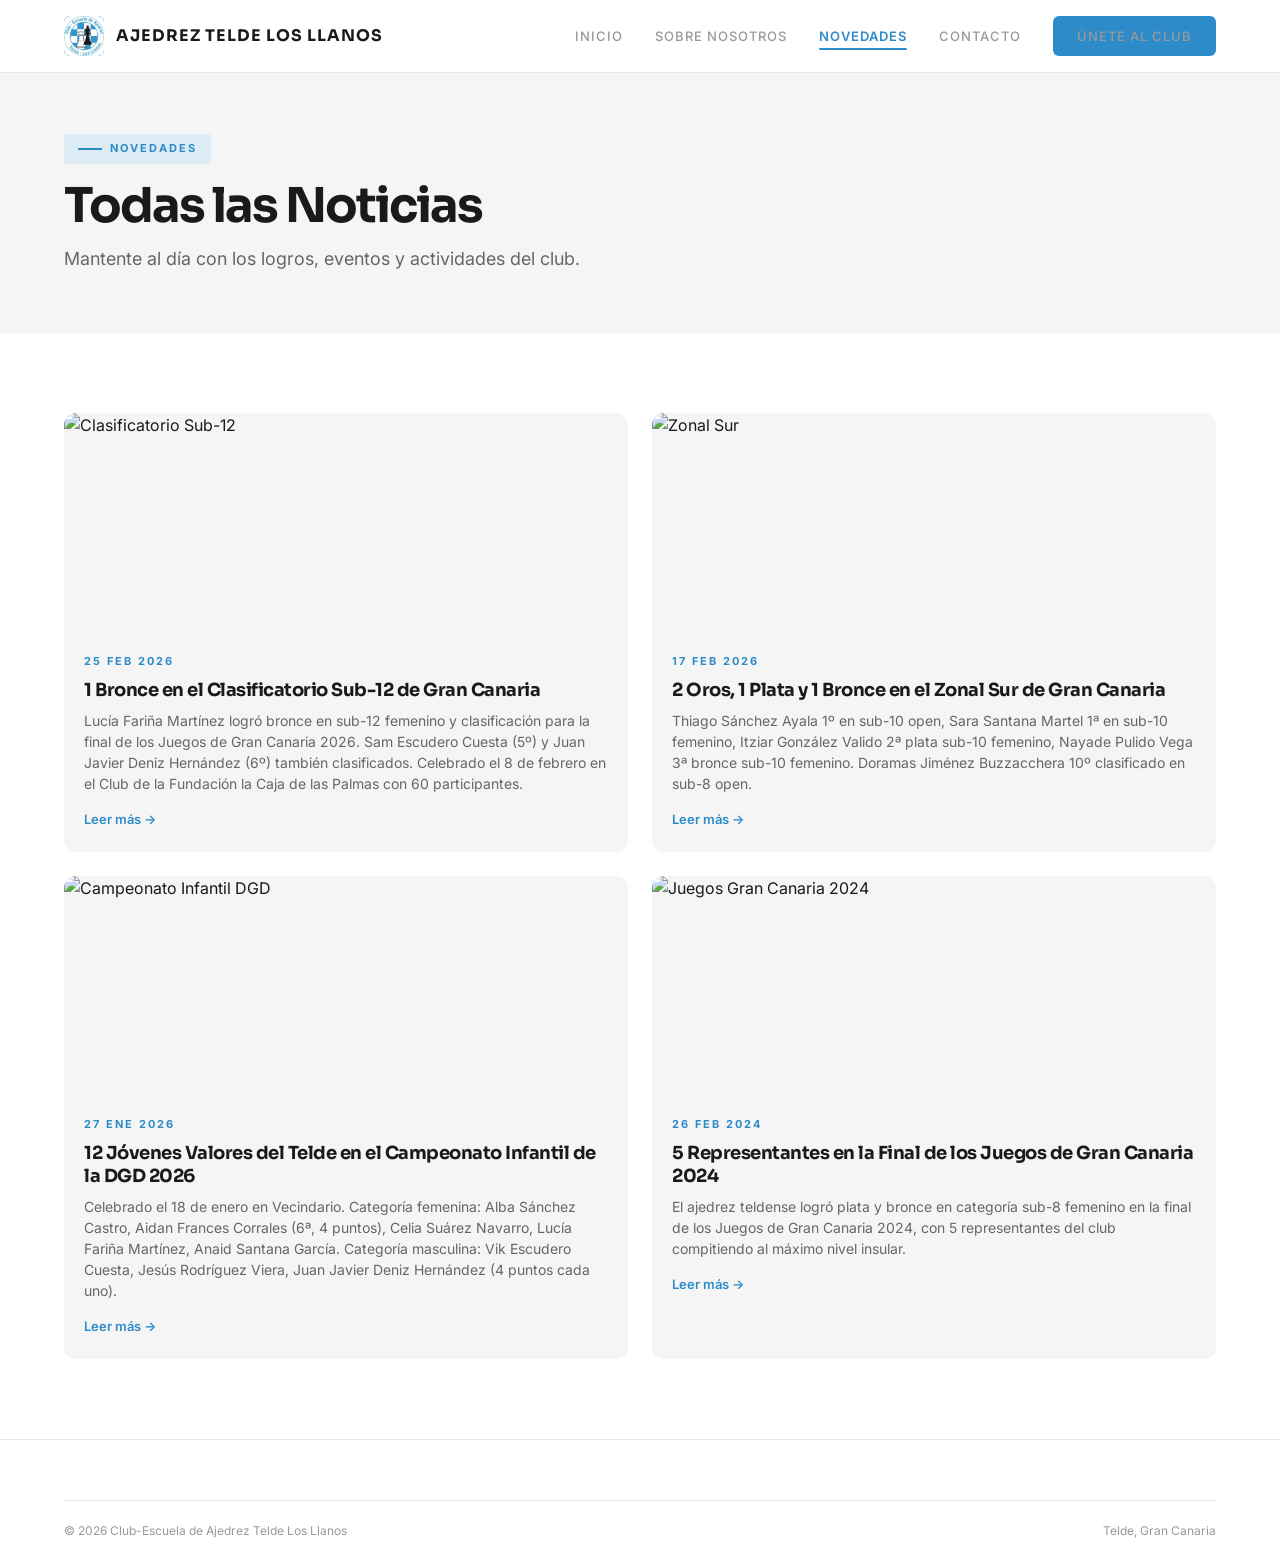
==== novedades.html @ 22b702d0 "Sitio web Club-Escuela de Ajedrez Telde Los Llanos Web completa con 4 páginas (Inicio, Sobre Nosotro" ====
<!DOCTYPE html>
<html lang="es">
<head>
  <meta charset="UTF-8">
  <meta name="viewport" content="width=device-width, initial-scale=1.0">
  <title>Novedades - Club Ajedrez Telde Los Llanos</title>
  <link rel="preconnect" href="https://fonts.googleapis.com">
  <link href="https://fonts.googleapis.com/css2?family=Inter:wght@400;500;600;700&family=Sora:wght@700&display=swap" rel="stylesheet">
  <link rel="stylesheet" href="css/style.css">
</head>
<body>

  <header class="header" id="header">
    <div class="container">
      <a href="index.html" class="logo">
        <div class="logo-icon"><img src="img/logo.jpg" alt="Logo"></div>
        <span class="logo-text">AJEDREZ TELDE LOS LLANOS</span>
      </a>
      <nav class="nav" id="nav">
        <a href="index.html">Inicio</a>
        <a href="sobre-nosotros.html">Sobre Nosotros</a>
        <a href="novedades.html" class="active">Novedades</a>
        <a href="contacto.html">Contacto</a>
        <a href="contacto.html" class="btn-primary">Únete al Club</a>
      </nav>
      <button class="menu-toggle" id="menuToggle" aria-label="Abrir menú">
        <svg xmlns="http://www.w3.org/2000/svg" width="24" height="24" viewBox="0 0 24 24" fill="none" stroke="currentColor" stroke-width="2" stroke-linecap="round" stroke-linejoin="round"><line x1="3" y1="12" x2="21" y2="12"/><line x1="3" y1="6" x2="21" y2="6"/><line x1="3" y1="18" x2="21" y2="18"/></svg>
      </button>
    </div>
  </header>

  <section class="page-hero">
    <div class="container">
      <div class="badge"><span class="badge-line"></span><span class="badge-text">Novedades</span></div>
      <h1>Todas las Noticias</h1>
      <p>Mantente al día con los logros, eventos y actividades del club.</p>
    </div>
  </section>

  <section class="section">
    <div class="container">
      <div class="news-page-grid">

        <article class="news-card">
          <div class="news-card-img"><img src="https://images.unsplash.com/photo-1586165368502-1bad197a6461?w=600&q=80" alt="Clasificatorio Sub-12"></div>
          <div class="news-card-body">
            <div class="news-card-date">25 Feb 2026</div>
            <h3 class="news-card-title">1 Bronce en el Clasificatorio Sub-12 de Gran Canaria</h3>
            <p class="news-card-desc">Lucía Fariña Martínez logró bronce en sub-12 femenino y clasificación para la final de los Juegos de Gran Canaria 2026. Sam Escudero Cuesta (5º) y Juan Javier Deniz Hernández (6º) también clasificados. Celebrado el 8 de febrero en el Club de la Fundación la Caja de las Palmas con 60 participantes.</p>
            <a href="https://clubescueladeajedreztelde.blogspot.com/2026/02/el-club-ajedrez-telde-los-llanos_25.html" target="_blank" class="news-card-link">Leer más &rarr;</a>
          </div>
        </article>

        <article class="news-card">
          <div class="news-card-img"><img src="https://images.unsplash.com/photo-1560174038-da43ac74f01b?w=600&q=80" alt="Zonal Sur"></div>
          <div class="news-card-body">
            <div class="news-card-date">17 Feb 2026</div>
            <h3 class="news-card-title">2 Oros, 1 Plata y 1 Bronce en el Zonal Sur de Gran Canaria</h3>
            <p class="news-card-desc">Thiago Sánchez Ayala 1º en sub-10 open, Sara Santana Martel 1ª en sub-10 femenino, Itziar González Valido 2ª plata sub-10 femenino, Nayade Pulido Vega 3ª bronce sub-10 femenino. Doramas Jiménez Buzzacchera 10º clasificado en sub-8 open.</p>
            <a href="https://clubescueladeajedreztelde.blogspot.com/2026/02/el-club-ajedrez-telde-los-llanos.html" target="_blank" class="news-card-link">Leer más &rarr;</a>
          </div>
        </article>

        <article class="news-card">
          <div class="news-card-img"><img src="https://images.unsplash.com/photo-1529699211952-734e80c4d42b?w=600&q=80" alt="Campeonato Infantil DGD"></div>
          <div class="news-card-body">
            <div class="news-card-date">27 Ene 2026</div>
            <h3 class="news-card-title">12 Jóvenes Valores del Telde en el Campeonato Infantil de la DGD 2026</h3>
            <p class="news-card-desc">Celebrado el 18 de enero en Vecindario. Categoría femenina: Alba Sánchez Castro, Aidan Frances Corrales (6ª, 4 puntos), Celia Suárez Navarro, Lucía Fariña Martínez, Anaid Santana García. Categoría masculina: Vik Escudero Cuesta, Jesús Rodríguez Viera, Juan Javier Deniz Hernández (4 puntos cada uno).</p>
            <a href="https://clubescueladeajedreztelde.blogspot.com/2026/01/doce-jovenes-valores-del-telde.html" target="_blank" class="news-card-link">Leer más &rarr;</a>
          </div>
        </article>

        <article class="news-card">
          <div class="news-card-img"><img src="https://images.unsplash.com/photo-1604948501466-4e9c339b9c24?w=600&q=80" alt="Juegos Gran Canaria 2024"></div>
          <div class="news-card-body">
            <div class="news-card-date">26 Feb 2024</div>
            <h3 class="news-card-title">5 Representantes en la Final de los Juegos de Gran Canaria 2024</h3>
            <p class="news-card-desc">El ajedrez teldense logró plata y bronce en categoría sub-8 femenino en la final de los Juegos de Gran Canaria 2024, con 5 representantes del club compitiendo al máximo nivel insular.</p>
            <a href="https://clubescueladeajedreztelde.blogspot.com/" target="_blank" class="news-card-link">Leer más &rarr;</a>
          </div>
        </article>

      </div>
    </div>
  </section>

  <footer class="footer">
    <div class="container">
      <div class="footer-bottom">
        <span>&copy; 2026 Club-Escuela de Ajedrez Telde Los Llanos</span>
        <span>Telde, Gran Canaria</span>
      </div>
    </div>
  </footer>

  <script src="js/main.js"></script>
</body>
</html>
---- css/style.css ----
/* ===== RESET & BASE ===== */
*, *::before, *::after { margin: 0; padding: 0; box-sizing: border-box; }

:root {
  --blue: #2D8BC9;
  --blue-light: rgba(74, 173, 232, 0.08);
  --blue-tint: rgba(74, 173, 232, 0.15);
  --white: #FFFFFF;
  --bg: #FFFFFF;
  --card: #F5F5F5;
  --text-primary: #1A1A1A;
  --text-secondary: #666666;
  --text-muted: #999999;
  --border: #E0E0E0;
  --border-light: #E8E8E8;
}

html { scroll-behavior: smooth; }

body {
  font-family: 'Inter', sans-serif;
  color: var(--text-primary);
  background: var(--bg);
  line-height: 1.6;
  -webkit-font-smoothing: antialiased;
}

a { text-decoration: none; color: inherit; }
ul { list-style: none; }
img { max-width: 100%; display: block; }

.container {
  max-width: 1200px;
  margin: 0 auto;
  padding: 0 24px;
}

/* ===== HEADER ===== */
.header {
  position: fixed;
  top: 0; left: 0; right: 0;
  z-index: 100;
  background: rgba(255,255,255,0.95);
  backdrop-filter: blur(12px);
  border-bottom: 1px solid var(--border-light);
  transition: box-shadow 0.3s;
}

.header.scrolled {
  box-shadow: 0 2px 20px rgba(0,0,0,0.06);
}

.header .container {
  display: flex;
  justify-content: space-between;
  align-items: center;
  height: 72px;
}

.logo {
  display: flex;
  align-items: center;
  gap: 12px;
}

.logo-icon {
  width: 40px; height: 40px;
  background: var(--blue);
  border-radius: 6px;
  display: flex;
  align-items: center;
  justify-content: center;
  overflow: hidden;
}

.logo-icon img {
  width: 100%;
  height: 100%;
  object-fit: cover;
  border-radius: 6px;
}

.logo-text {
  font-family: 'Sora', sans-serif;
  font-weight: 700;
  font-size: 16px;
  letter-spacing: 1px;
  color: var(--text-primary);
}

.nav { display: flex; align-items: center; gap: 32px; }

.nav a {
  font-size: 13px;
  font-weight: 500;
  letter-spacing: 1px;
  text-transform: uppercase;
  color: var(--text-muted);
  transition: color 0.3s;
  position: relative;
}

.nav a:hover, .nav a.active {
  color: var(--blue);
  font-weight: 600;
}

.nav a.active::after {
  content: '';
  position: absolute;
  bottom: -4px; left: 0; right: 0;
  height: 2px;
  background: var(--blue);
  border-radius: 1px;
}

.btn-primary {
  display: inline-flex;
  align-items: center;
  gap: 8px;
  padding: 10px 24px;
  background: var(--blue);
  color: white;
  border: none;
  border-radius: 6px;
  font-family: 'Inter', sans-serif;
  font-size: 12px;
  font-weight: 700;
  letter-spacing: 1px;
  text-transform: uppercase;
  cursor: pointer;
  transition: all 0.3s;
}

.btn-primary:hover {
  background: #1F7AB5;
  transform: translateY(-1px);
  box-shadow: 0 4px 12px rgba(74,173,232,0.3);
}

.btn-outline {
  display: inline-flex;
  align-items: center;
  padding: 10px 24px;
  background: transparent;
  color: var(--text-primary);
  border: 1px solid var(--border);
  border-radius: 6px;
  font-family: 'Inter', sans-serif;
  font-size: 12px;
  font-weight: 500;
  letter-spacing: 1px;
  text-transform: uppercase;
  cursor: pointer;
  transition: all 0.3s;
}

.btn-outline:hover {
  border-color: var(--blue);
  color: var(--blue);
}

.btn-large { padding: 16px 40px; font-size: 14px; }

/* Mobile menu */
.menu-toggle {
  display: none;
  background: none;
  border: none;
  cursor: pointer;
  padding: 8px;
}

.menu-toggle svg { width: 24px; height: 24px; stroke: var(--text-primary); }

/* ===== HERO ===== */
.hero {
  position: relative;
  min-height: 680px;
  display: flex;
  align-items: center;
  overflow: hidden;
  margin-top: 72px;
}

.hero-bg {
  position: absolute;
  inset: 0;
  z-index: 0;
}

.hero-bg img {
  width: 100%; height: 100%;
  object-fit: cover;
  opacity: 0.2;
}

.hero-bg::after {
  content: '';
  position: absolute;
  inset: 0;
  background: linear-gradient(to bottom, rgba(255,255,255,0.95) 20%, rgba(255,255,255,0) 100%);
}

.hero-content {
  position: relative;
  z-index: 1;
  max-width: 700px;
  padding: 80px 0;
}

.badge {
  display: inline-flex;
  align-items: center;
  gap: 8px;
  padding: 6px 14px;
  background: var(--blue-tint);
  border-radius: 4px;
  margin-bottom: 24px;
}

.badge-line {
  width: 24px; height: 2px;
  background: var(--blue);
}

.badge-text {
  font-size: 11px;
  font-weight: 700;
  letter-spacing: 2px;
  color: var(--blue);
  text-transform: uppercase;
}

.hero h1 {
  font-family: 'Sora', sans-serif;
  font-size: 64px;
  font-weight: 700;
  line-height: 1.05;
  letter-spacing: -2px;
  color: var(--text-primary);
  margin-bottom: 20px;
}

.hero p {
  font-size: 18px;
  color: var(--text-secondary);
  line-height: 1.6;
  max-width: 550px;
  margin-bottom: 32px;
}

.hero-ctas {
  display: flex;
  gap: 16px;
  align-items: center;
}

/* Chess pieces floating */
.floating-piece {
  position: absolute;
  opacity: 0.06;
  color: var(--blue);
  z-index: 0;
  animation: float 6s ease-in-out infinite;
}

.floating-piece:nth-child(2) { animation-delay: -2s; }
.floating-piece:nth-child(3) { animation-delay: -4s; }

@keyframes float {
  0%, 100% { transform: translateY(0) rotate(0deg); }
  50% { transform: translateY(-20px) rotate(5deg); }
}

/* ===== STATS ===== */
.stats {
  background: var(--card);
  padding: 40px 0;
}

.stats .container {
  display: flex;
  justify-content: space-between;
  align-items: center;
}

.stat { text-align: center; }

.stat-number {
  font-family: 'Sora', sans-serif;
  font-size: 36px;
  font-weight: 700;
  color: var(--blue);
  letter-spacing: -2px;
}

.stat-label {
  font-size: 11px;
  font-weight: 700;
  letter-spacing: 2px;
  color: var(--text-muted);
  text-transform: uppercase;
  margin-top: 4px;
}

/* ===== SECTIONS ===== */
.section {
  padding: 80px 0;
}

.section-header {
  display: flex;
  justify-content: space-between;
  align-items: flex-end;
  margin-bottom: 48px;
}

.section-label {
  display: flex;
  align-items: center;
  gap: 8px;
  margin-bottom: 12px;
}

.section-label .line {
  width: 24px; height: 2px;
  background: var(--blue);
}

.section-label span {
  font-size: 11px;
  font-weight: 700;
  letter-spacing: 2px;
  color: var(--blue);
  text-transform: uppercase;
}

.section-title {
  font-family: 'Sora', sans-serif;
  font-size: 38px;
  font-weight: 700;
  letter-spacing: -1.5px;
  color: var(--text-primary);
}

.section-link {
  font-size: 14px;
  font-weight: 500;
  color: var(--blue);
  transition: opacity 0.3s;
}

.section-link:hover { opacity: 0.7; }

/* ===== NEWS CARDS ===== */
.news-grid {
  display: grid;
  grid-template-columns: repeat(3, 1fr);
  gap: 24px;
}

.news-card {
  background: var(--card);
  border-radius: 12px;
  overflow: hidden;
  transition: transform 0.3s, box-shadow 0.3s;
}

.news-card:hover {
  transform: translateY(-4px);
  box-shadow: 0 12px 32px rgba(0,0,0,0.08);
}

.news-card-img {
  width: 100%; height: 220px;
  overflow: hidden;
}

.news-card-img img {
  width: 100%; height: 100%;
  object-fit: cover;
  transition: transform 0.5s;
}

.news-card:hover .news-card-img img {
  transform: scale(1.05);
}

.news-card-body { padding: 20px; }

.news-card-date {
  font-size: 11px;
  font-weight: 700;
  letter-spacing: 2px;
  color: var(--blue);
  text-transform: uppercase;
  margin-bottom: 8px;
}

.news-card-title {
  font-family: 'Sora', sans-serif;
  font-size: 18px;
  font-weight: 700;
  color: var(--text-primary);
  letter-spacing: -0.5px;
  line-height: 1.3;
  margin-bottom: 8px;
}

.news-card-desc {
  font-size: 14px;
  color: var(--text-secondary);
  line-height: 1.5;
  margin-bottom: 12px;
}

.news-card-link {
  font-size: 13px;
  font-weight: 600;
  color: var(--blue);
}

/* ===== PROGRAMS ===== */
.programs { background: var(--card); }

.programs-grid {
  display: grid;
  grid-template-columns: repeat(4, 1fr);
  gap: 24px;
}

.program-card {
  background: var(--white);
  border: 1px solid var(--border);
  border-radius: 12px;
  padding: 24px;
  transition: transform 0.3s, box-shadow 0.3s;
}

.program-card:hover {
  transform: translateY(-4px);
  box-shadow: 0 8px 24px rgba(0,0,0,0.06);
}

.program-icon {
  width: 48px; height: 48px;
  background: var(--blue-tint);
  border-radius: 10px;
  display: flex;
  align-items: center;
  justify-content: center;
  margin-bottom: 16px;
}

.program-icon svg { width: 24px; height: 24px; stroke: var(--blue); fill: none; }

.program-card h3 {
  font-family: 'Sora', sans-serif;
  font-size: 20px;
  font-weight: 700;
  margin-bottom: 8px;
}

.program-card p {
  font-size: 14px;
  color: var(--text-secondary);
  line-height: 1.5;
}

/* ===== CTA SECTION ===== */
.cta-section {
  padding: 100px 0;
  text-align: center;
  background: linear-gradient(180deg, var(--card) 0%, rgba(74,173,232,0.06) 100%);
  position: relative;
  overflow: hidden;
}

.cta-section .cta-line {
  width: 48px; height: 2px;
  background: var(--blue);
  margin: 0 auto 32px;
}

.cta-section h2 {
  font-family: 'Sora', sans-serif;
  font-size: 42px;
  font-weight: 700;
  letter-spacing: -1.5px;
  max-width: 700px;
  margin: 0 auto 16px;
}

.cta-section p {
  font-size: 18px;
  color: var(--text-secondary);
  max-width: 600px;
  margin: 0 auto 32px;
  line-height: 1.6;
}

.cta-buttons {
  display: flex;
  gap: 16px;
  justify-content: center;
}

/* ===== FOOTER ===== */
.footer {
  border-top: 1px solid var(--border-light);
  padding: 60px 0 0;
}

.footer-top {
  display: flex;
  justify-content: space-between;
  padding-bottom: 48px;
}

.footer-brand { max-width: 300px; }

.footer-brand .logo { margin-bottom: 16px; }

.footer-brand p {
  font-size: 14px;
  color: var(--text-muted);
  line-height: 1.6;
}

.footer-social {
  display: flex;
  gap: 12px;
  margin-top: 16px;
}

.footer-social a {
  width: 36px; height: 36px;
  background: var(--card);
  border-radius: 6px;
  display: flex;
  align-items: center;
  justify-content: center;
  transition: background 0.3s;
}

.footer-social a:hover { background: var(--blue-tint); }
.footer-social a svg { width: 18px; height: 18px; stroke: var(--text-muted); fill: none; }

.footer-nav h4 {
  font-size: 11px;
  font-weight: 700;
  letter-spacing: 2px;
  color: var(--text-muted);
  text-transform: uppercase;
  margin-bottom: 16px;
}

.footer-nav a {
  display: block;
  font-size: 14px;
  color: var(--text-secondary);
  margin-bottom: 10px;
  transition: color 0.3s;
}

.footer-nav a:hover { color: var(--blue); }

.footer-bottom {
  border-top: 1px solid var(--border-light);
  padding: 20px 0;
  display: flex;
  justify-content: space-between;
  font-size: 12px;
  color: var(--text-muted);
}

/* ===== ABOUT PAGE ===== */
.page-hero {
  margin-top: 72px;
  padding: 60px 0;
  background: var(--card);
}

.page-hero .badge { margin-bottom: 16px; }

.page-hero h1 {
  font-family: 'Sora', sans-serif;
  font-size: 48px;
  font-weight: 700;
  letter-spacing: -2px;
  line-height: 1.1;
  max-width: 800px;
  margin-bottom: 12px;
}

.page-hero p {
  font-size: 18px;
  color: var(--text-secondary);
  max-width: 600px;
}

.about-content {
  display: flex;
  gap: 60px;
  padding: 80px 0;
}

.about-img {
  width: 500px;
  min-width: 500px;
  height: 450px;
  border-radius: 12px;
  overflow: hidden;
}

.about-img img {
  width: 100%; height: 100%;
  object-fit: cover;
}

.about-text h2 {
  font-family: 'Sora', sans-serif;
  font-size: 28px;
  font-weight: 700;
  letter-spacing: -1px;
  margin-bottom: 24px;
}

.about-text p {
  font-size: 16px;
  color: var(--text-secondary);
  line-height: 1.7;
  margin-bottom: 20px;
}

/* Values */
.values { background: var(--card); }

.values-header {
  text-align: center;
  margin-bottom: 48px;
}

.values-header .cta-line {
  width: 48px; height: 2px;
  background: var(--blue);
  margin: 0 auto 16px;
}

.values-grid {
  display: grid;
  grid-template-columns: repeat(3, 1fr);
  gap: 24px;
}

.value-card {
  background: var(--white);
  border-radius: 12px;
  padding: 32px 24px;
  text-align: center;
}

.value-icon {
  width: 56px; height: 56px;
  background: var(--blue-tint);
  border-radius: 50%;
  display: flex;
  align-items: center;
  justify-content: center;
  margin: 0 auto 16px;
}

.value-icon svg { width: 24px; height: 24px; stroke: var(--blue); fill: none; }

.value-card h3 {
  font-family: 'Sora', sans-serif;
  font-size: 20px;
  font-weight: 700;
  margin-bottom: 8px;
}

.value-card p {
  font-size: 14px;
  color: var(--text-secondary);
  line-height: 1.5;
}

/* ===== NEWS PAGE ===== */
.news-page-grid {
  display: grid;
  grid-template-columns: repeat(2, 1fr);
  gap: 24px;
}

/* ===== CONTACT PAGE ===== */
.contact-body {
  display: flex;
  gap: 60px;
  padding: 60px 0 80px;
}

.contact-form {
  flex: 1;
  background: var(--card);
  border-radius: 12px;
  padding: 40px;
}

.contact-form h2 {
  font-family: 'Sora', sans-serif;
  font-size: 24px;
  font-weight: 700;
  margin-bottom: 24px;
}

.form-row {
  display: flex;
  gap: 16px;
  margin-bottom: 16px;
}

.form-group {
  flex: 1;
  margin-bottom: 16px;
}

.form-group label {
  display: block;
  font-size: 13px;
  font-weight: 500;
  color: var(--text-secondary);
  margin-bottom: 6px;
}

.form-group input,
.form-group textarea {
  width: 100%;
  padding: 12px 16px;
  background: var(--white);
  border: 1px solid var(--border);
  border-radius: 6px;
  font-family: 'Inter', sans-serif;
  font-size: 14px;
  color: var(--text-primary);
  transition: border-color 0.3s;
  outline: none;
}

.form-group input:focus,
.form-group textarea:focus {
  border-color: var(--blue);
}

.form-group textarea {
  resize: vertical;
  min-height: 120px;
}

.form-submit {
  width: 100%;
  padding: 14px;
  margin-top: 8px;
}

.contact-info {
  width: 380px;
  display: flex;
  flex-direction: column;
  gap: 24px;
}

.info-card {
  background: var(--card);
  border-radius: 12px;
  padding: 24px;
}

.info-card-header {
  display: flex;
  align-items: center;
  gap: 12px;
  margin-bottom: 12px;
}

.info-card-icon {
  width: 40px; height: 40px;
  background: var(--blue-tint);
  border-radius: 50%;
  display: flex;
  align-items: center;
  justify-content: center;
}

.info-card-icon svg { width: 20px; height: 20px; stroke: var(--blue); fill: none; }

.info-card h3 {
  font-family: 'Sora', sans-serif;
  font-size: 18px;
  font-weight: 700;
}

.info-card p {
  font-size: 15px;
  color: var(--text-secondary);
  line-height: 1.6;
}

/* ===== RESPONSIVE ===== */
@media (max-width: 1024px) {
  .programs-grid { grid-template-columns: repeat(2, 1fr); }
  .about-content { flex-direction: column; }
  .about-img { width: 100%; min-width: auto; height: 300px; }
}

@media (max-width: 768px) {
  .nav { display: none; }
  .nav.open {
    display: flex;
    flex-direction: column;
    position: fixed;
    top: 72px; left: 0; right: 0; bottom: 0;
    background: white;
    padding: 32px 24px;
    gap: 24px;
    z-index: 99;
  }
  .menu-toggle { display: block; }

  .hero { min-height: 500px; }
  .hero h1 { font-size: 36px; letter-spacing: -1px; }
  .hero p { font-size: 15px; }
  .hero-ctas { flex-direction: column; align-items: flex-start; }

  .stats .container { flex-wrap: wrap; gap: 24px; justify-content: center; }
  .stat-number { font-size: 24px; }

  .section { padding: 48px 0; }
  .section-title { font-size: 26px; }
  .section-header { flex-direction: column; align-items: flex-start; gap: 12px; }

  .news-grid, .news-page-grid { grid-template-columns: 1fr; }
  .programs-grid { grid-template-columns: 1fr; }

  .program-card {
    display: flex;
    align-items: center;
    gap: 16px;
    padding: 16px;
  }
  .program-icon { margin-bottom: 0; flex-shrink: 0; }
  .program-card h3 { font-size: 16px; margin-bottom: 2px; }
  .program-card p { font-size: 13px; }

  .cta-section h2 { font-size: 28px; }
  .cta-section p { font-size: 15px; }
  .cta-buttons { flex-direction: column; align-items: center; }

  .footer-top { flex-direction: column; gap: 32px; }
  .footer-bottom { flex-direction: column; gap: 8px; text-align: center; }

  .page-hero h1 { font-size: 32px; }

  .contact-body { flex-direction: column; }
  .contact-info { width: 100%; }

  .values-grid { grid-template-columns: 1fr; }
  .value-card {
    display: flex;
    align-items: center;
    gap: 16px;
    text-align: left;
    padding: 20px;
  }
  .value-icon { margin: 0; flex-shrink: 0; }

  .form-row { flex-direction: column; gap: 0; }
}
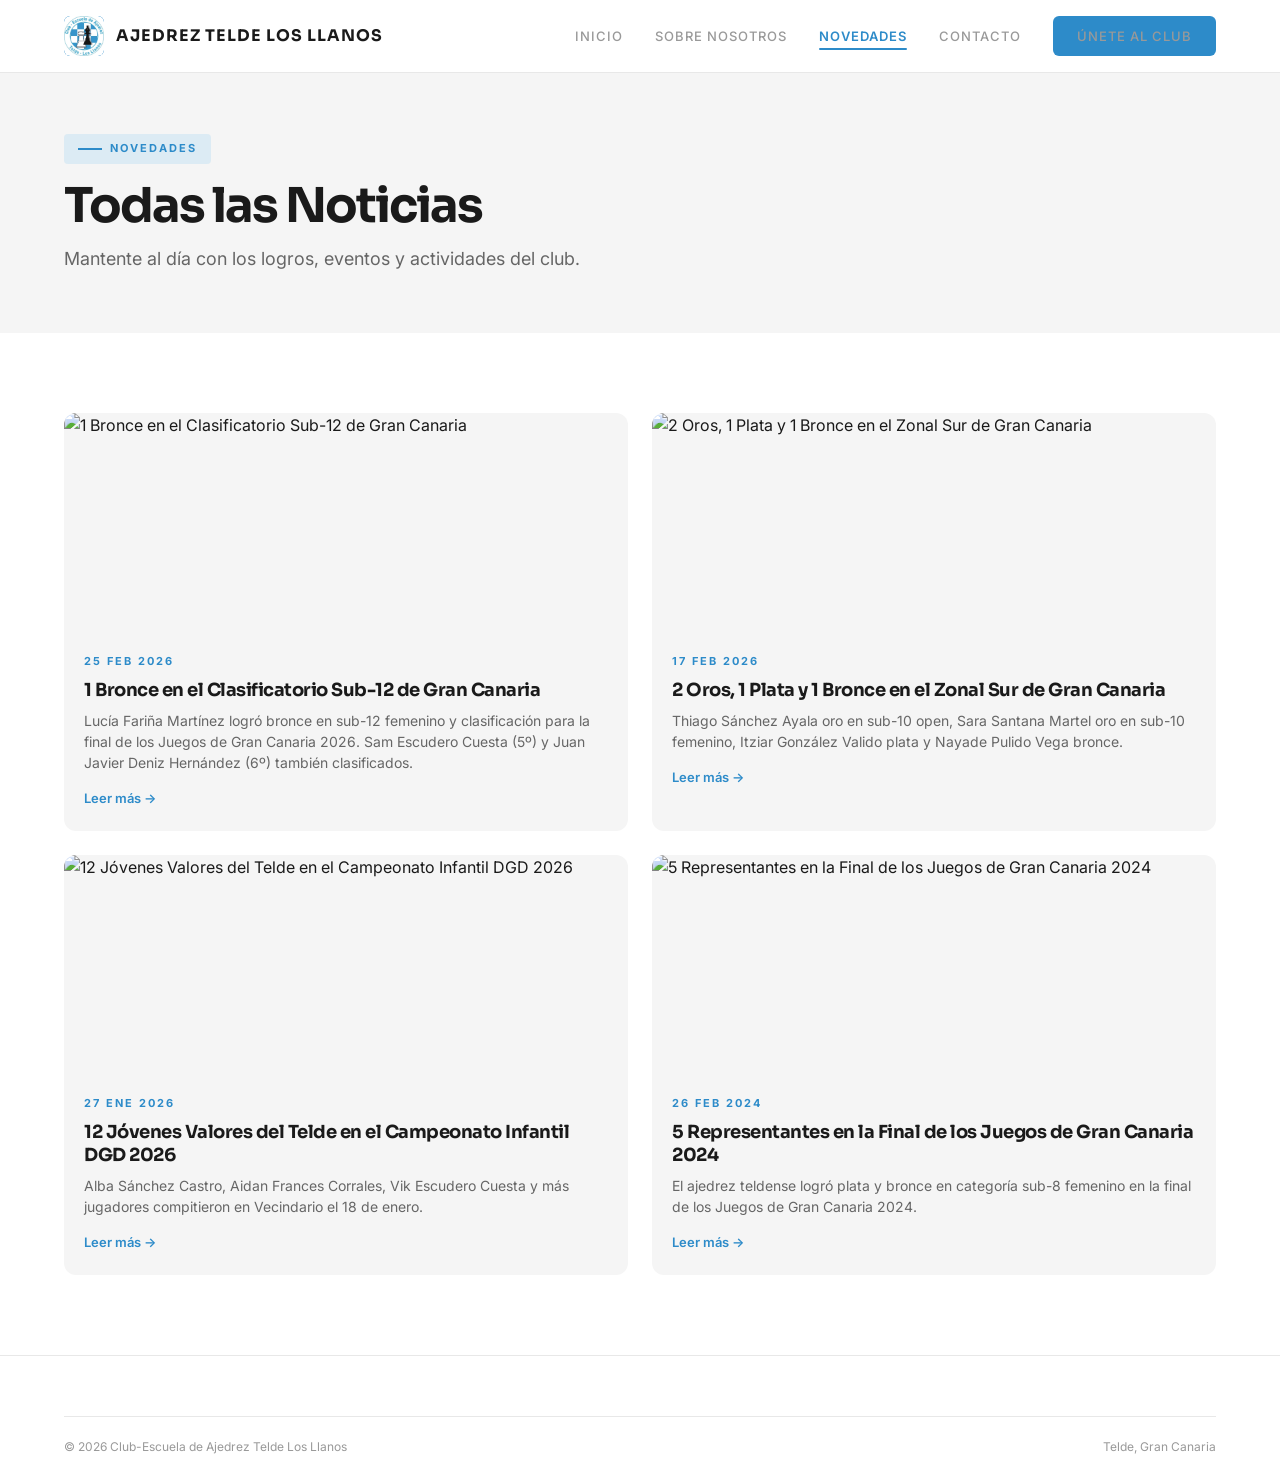
==== commit cd3a483c: "Panel admin para gestionar entradas del blog - CRUD completo: crear, editar, eliminar entradas - Sub" ====
--- a/novedades.html
+++ b/novedades.html
@@ -39,48 +39,8 @@
 
   <section class="section">
     <div class="container">
-      <div class="news-page-grid">
-
-        <article class="news-card">
-          <div class="news-card-img"><img src="https://images.unsplash.com/photo-1586165368502-1bad197a6461?w=600&q=80" alt="Clasificatorio Sub-12"></div>
-          <div class="news-card-body">
-            <div class="news-card-date">25 Feb 2026</div>
-            <h3 class="news-card-title">1 Bronce en el Clasificatorio Sub-12 de Gran Canaria</h3>
-            <p class="news-card-desc">Lucía Fariña Martínez logró bronce en sub-12 femenino y clasificación para la final de los Juegos de Gran Canaria 2026. Sam Escudero Cuesta (5º) y Juan Javier Deniz Hernández (6º) también clasificados. Celebrado el 8 de febrero en el Club de la Fundación la Caja de las Palmas con 60 participantes.</p>
-            <a href="https://clubescueladeajedreztelde.blogspot.com/2026/02/el-club-ajedrez-telde-los-llanos_25.html" target="_blank" class="news-card-link">Leer más &rarr;</a>
-          </div>
-        </article>
-
-        <article class="news-card">
-          <div class="news-card-img"><img src="https://images.unsplash.com/photo-1560174038-da43ac74f01b?w=600&q=80" alt="Zonal Sur"></div>
-          <div class="news-card-body">
-            <div class="news-card-date">17 Feb 2026</div>
-            <h3 class="news-card-title">2 Oros, 1 Plata y 1 Bronce en el Zonal Sur de Gran Canaria</h3>
-            <p class="news-card-desc">Thiago Sánchez Ayala 1º en sub-10 open, Sara Santana Martel 1ª en sub-10 femenino, Itziar González Valido 2ª plata sub-10 femenino, Nayade Pulido Vega 3ª bronce sub-10 femenino. Doramas Jiménez Buzzacchera 10º clasificado en sub-8 open.</p>
-            <a href="https://clubescueladeajedreztelde.blogspot.com/2026/02/el-club-ajedrez-telde-los-llanos.html" target="_blank" class="news-card-link">Leer más &rarr;</a>
-          </div>
-        </article>
-
-        <article class="news-card">
-          <div class="news-card-img"><img src="https://images.unsplash.com/photo-1529699211952-734e80c4d42b?w=600&q=80" alt="Campeonato Infantil DGD"></div>
-          <div class="news-card-body">
-            <div class="news-card-date">27 Ene 2026</div>
-            <h3 class="news-card-title">12 Jóvenes Valores del Telde en el Campeonato Infantil de la DGD 2026</h3>
-            <p class="news-card-desc">Celebrado el 18 de enero en Vecindario. Categoría femenina: Alba Sánchez Castro, Aidan Frances Corrales (6ª, 4 puntos), Celia Suárez Navarro, Lucía Fariña Martínez, Anaid Santana García. Categoría masculina: Vik Escudero Cuesta, Jesús Rodríguez Viera, Juan Javier Deniz Hernández (4 puntos cada uno).</p>
-            <a href="https://clubescueladeajedreztelde.blogspot.com/2026/01/doce-jovenes-valores-del-telde.html" target="_blank" class="news-card-link">Leer más &rarr;</a>
-          </div>
-        </article>
-
-        <article class="news-card">
-          <div class="news-card-img"><img src="https://images.unsplash.com/photo-1604948501466-4e9c339b9c24?w=600&q=80" alt="Juegos Gran Canaria 2024"></div>
-          <div class="news-card-body">
-            <div class="news-card-date">26 Feb 2024</div>
-            <h3 class="news-card-title">5 Representantes en la Final de los Juegos de Gran Canaria 2024</h3>
-            <p class="news-card-desc">El ajedrez teldense logró plata y bronce en categoría sub-8 femenino en la final de los Juegos de Gran Canaria 2024, con 5 representantes del club compitiendo al máximo nivel insular.</p>
-            <a href="https://clubescueladeajedreztelde.blogspot.com/" target="_blank" class="news-card-link">Leer más &rarr;</a>
-          </div>
-        </article>
-
+      <div class="news-page-grid" id="allNewsGrid">
+        <!-- Loaded dynamically by blog.js -->
       </div>
     </div>
   </section>
@@ -95,5 +55,6 @@
   </footer>
 
   <script src="js/main.js"></script>
+  <script src="js/blog.js"></script>
 </body>
 </html>
